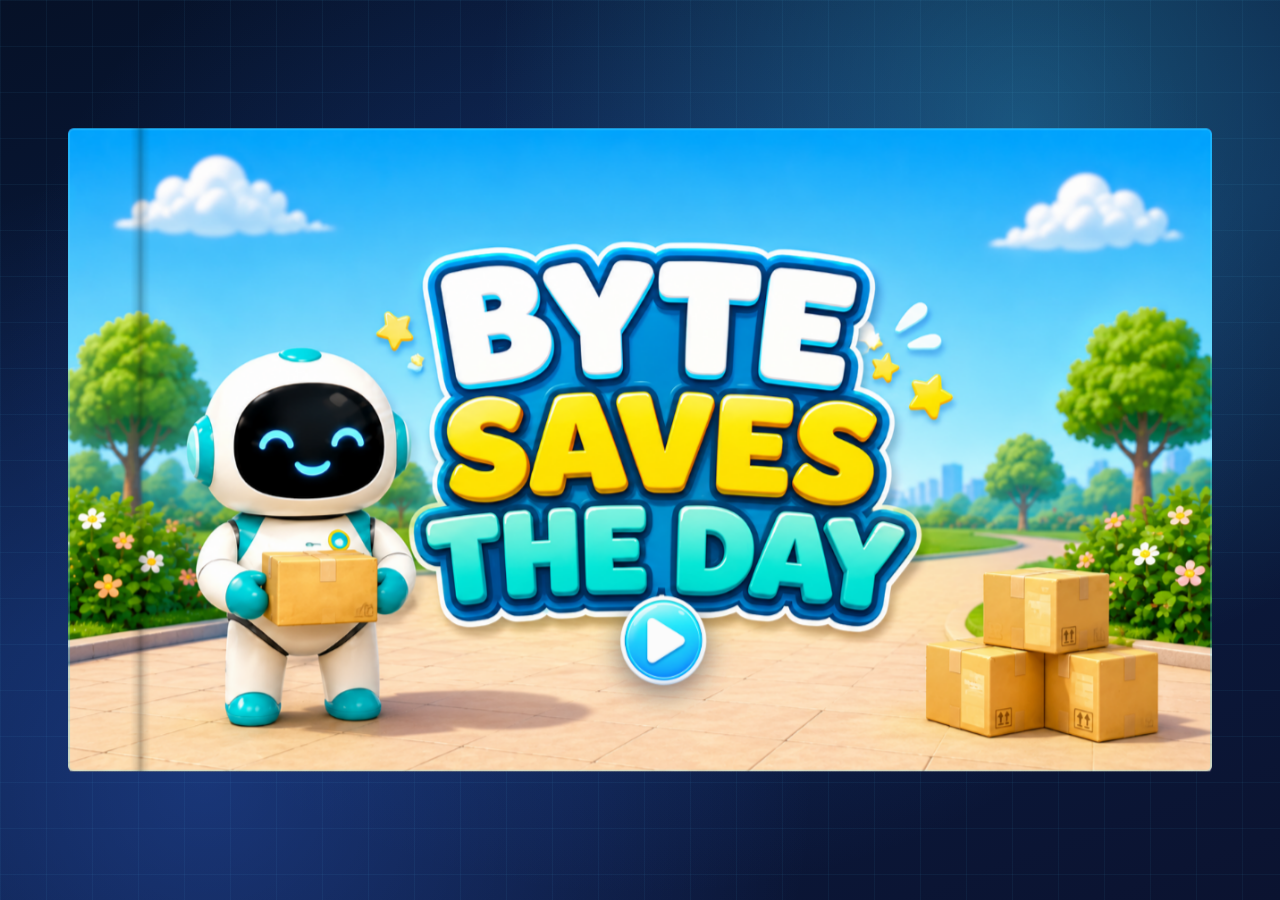
==== index.html @ f3075603 "Byte Saves the Day — futuristic-themed 3D flipbook - Sequence pages: coverpage + 1-5.mp4 + THE END -" ====
<!DOCTYPE html>
<!--
  ============================================================================
  THE STORY NIGHT  —  interactive 3D flipbook (Neel & the dragon)
  ----------------------------------------------------------------------------
  • No build step, no frameworks. Just open this file in any modern browser.
  • A real 3D hardcover book: it has thickness, a spine, sits angled and casts a
    soft shadow. Tap PLAY to open it (the cover swings on the spine), then flip.
  • Full-bleed picture-book pages: page 1 is a video, pages 2-4 are scenes with
    a speech bubble that pops in once you fully land on the page.
  • Structure is split into THREE files:
        index.html   → this markup
        styles.css   → all styling + the night theme + animations
        script.js    → the flip engine + the page content (EDIT PAGES THERE)
  ============================================================================
-->
<html lang="en">
<head>
<meta charset="UTF-8" />
<meta name="viewport" content="width=device-width, initial-scale=1, maximum-scale=1, minimum-scale=1, user-scalable=no, viewport-fit=cover" />
<title>Byte Saves the Day</title>

<!-- ── Google Fonts: Fredoka (headings + speech bubbles) + Patrick Hand & Caveat ── -->
<link rel="preconnect" href="https://fonts.googleapis.com" />
<link rel="preconnect" href="https://fonts.gstatic.com" crossorigin />
<link
  href="https://fonts.googleapis.com/css2?family=Caveat:wght@500;700&family=Fredoka:wght@500;600;700&family=Patrick+Hand&display=swap"
  rel="stylesheet"
/>

<!-- All styling lives in styles.css -->
<link rel="stylesheet" href="styles.css" />
</head>

<body>
<!-- Landscape lock: on phones/tablets (touch), the book shows only in landscape.
     In portrait the scene is hidden and this rotate prompt is shown instead. -->
<div class="rotate-notice" id="rotateNotice">
  <div class="rotate-inner">
    <div class="rotate-icon">🔄</div>
    <div class="rotate-text">Please rotate your device<br />to landscape to read</div>
  </div>
</div>
<div class="scene">
  <div class="stage">
    <!-- Fixed 1280×720 book layer. JS scales it (transform) to fit the screen. -->
    <div class="flip-scale" id="flipScale">
    <!-- INNER scale wrapper: the open motion runs here, so it composes with the
         outer responsive scale of .flip-scale. -->
    <div class="book-stage" id="bookStage">
    <!-- Outer hardcover outline — visible once the book is open -->
    <div class="book-frame"></div>
    <div class="floor-shadow"></div>

    <!-- The page-turning book mounts here (JS injects one .leaf per page).
         Sits beneath the 3D cover layer; revealed once the cover swings open.
         .page-stack = the tan fore-edge of the pages still to be turned (right). -->
    <div id="flipbook">
      <div class="page-stack" aria-hidden="true"><i></i><i></i><i></i></div>
    </div>

    <!-- Moving shadow the opening cover casts on the inside page. -->
    <div class="cover-cast"></div>

    <!-- The 3D hardcover + cover-opening animation (own perspective layer). -->
    <div class="cover-scene" id="coverScene">
    <div class="book-float" id="bookFloat">
      <div class="book-pop" id="bookPop">
        <div class="book" id="book">
          <div class="book-inner" id="bookInner">

            <!-- Open-book back cover backing -->
            <div class="book-body"></div>

            <!-- The 3D page block that gives the closed book its thickness -->
            <div class="pageblock">
              <div class="pbf pb-back"></div>
              <div class="pbf pb-left"></div>
              <div class="pbf pb-right"></div>
              <div class="pbf pb-top"></div>
              <div class="pbf pb-bottom"></div>
              <div class="pbf pb-front"></div>
            </div>

            <!-- Front hardcover (last so it stacks in front when closed). -->
            <div class="cover-holder">
            <div class="cover" id="cover">
              <div class="face front">
                <div class="cover-img"></div>
                <!-- (Ornate gold cover frame removed — the artwork is now a clean
                     full-bleed thumbnail with a futuristic play button.) -->
                <div class="back-fill"></div>
                <div class="curl"></div>
                <button class="play-btn" id="hint" type="button" aria-label="Play — open the book"></button>
              </div>
              <!-- BACK of the front cover: intentionally BLANK (plain dark board). -->
              <div class="face back"></div>
            </div>
            </div><!-- /cover-holder -->

          </div>
        </div>
      </div>
    </div>
    </div><!-- /cover-scene -->

    <!-- Flat, top-most, transparent tap zone that only OPENS the book. -->
    <div class="tap-catcher" id="tapCatcher"></div>

    <!-- (THE END is now a real final PAGE — the last leaf, built by script.js:
         a cream "paper" page with "THE END" + a Replay button. Replay closes the
         whole book, reverse of the opening swing, back to the front cover.) -->
    </div><!-- /book-stage -->
    </div><!-- /flip-scale -->
  </div>

  <!-- Progress read-out -->
  <!-- (page counter removed) -->
</div>

<!-- HOME button — top-left, shown only while reading (hidden on the cover, the
     last page and the end). Closes the book (reverse of the opening swing) back
     to the front cover. -->
<button class="home-btn" id="homeBtn" type="button" aria-label="Back to the cover">
  <svg viewBox="0 0 24 24" aria-hidden="true">
    <path d="M10 20v-6h4v6h5v-8h3L12 3 2 12h3v8z" fill="currentColor"/>
  </svg>
</button>

<!-- Flip arrows OUTSIDE the book, fixed at the viewport's bottom corners
     (bottom-left = back, bottom-right = forward). -->
<button class="corner-arrow back" id="cornerPrev" aria-label="Previous page">
  <svg viewBox="0 0 48 48" aria-hidden="true">
    <path d="M46 19 L30 5 L30 12 C20 11 11 15 6 30 L12 33 C18 24 22 24 30 24 L30 33 Z" fill="currentColor"/>
  </svg>
</button>
<button class="corner-arrow fwd" id="cornerNext" aria-label="Next page">
  <svg viewBox="0 0 48 48" aria-hidden="true">
    <path d="M46 19 L30 5 L30 12 C20 11 11 15 6 30 L12 33 C18 24 22 24 30 24 L30 33 Z" fill="currentColor"/>
  </svg>
</button>

<!-- (legacy hidden nav elements kept only so existing JS refs stay valid) -->
<button class="arrow prev" id="prev" aria-label="Previous page">‹</button>
<button class="arrow next" id="next" aria-label="Next page">›</button>

<!-- (The embedded LBD game has been removed — this is a plain 2-page flipbook.) -->

<!-- Inlined one-shot SFX (base64) for glitch-free Web Audio playback on file:// -->
<script src="sfx-data.js"></script>
<!-- All behaviour lives in script.js -->
<script src="script.js"></script>
</body>
</html>
---- styles.css ----
/* ==========================================================================
     THEME TOKENS  —  colours, fonts and (important!) animation timings.
     Tweak the timings here to make the book faster / slower / poppier.
     ========================================================================== */
  :root {
    /* Palette matched to the "Byte Saves the Day" cover: a bright, futuristic
       tech look — deep space-blue board, glowing CYAN accents, electric-blue
       page edges. (Was the warm gold "Story Night" theme.) */
    --paper:      #0f1c44;   /* page surface — deep tech blue */
    --paper-2:    #0a1330;   /* page surface (deeper variant) */
    --ink:        #10224e;   /* text — deep tech indigo */
    --cover:      #1b3f8f;   /* frame/cover base — rich electric blue */
    --cover-2:    #12285e;   /* deeper tech blue */
    --cover-3:    #0a1636;   /* deepest blue (spine) */
    --cover-edge: #050d24;   /* binding edge — near-black space blue */
    --accent:     #4aa8ff;   /* page-title sky-blue */
    --accent-2:   #35d6f0;   /* glowing CYAN (matches Byte's teal accents) */
    --tape:       rgba(90, 210, 255, 0.55);   /* cyan washi-tape */
    --page-edge:  #3f5db8;   /* page-stack edge colour (electric blue) */
    --page-back:   #2f66d6;  /* BACK of a page + the right-side page stack (bright blue) */
    --page-back-2: #163a86;  /* deeper blue for the stack edges / gradient shading */

    /* Fonts */
    --font-head: "Fredoka", system-ui, sans-serif;
    --font-hand: "Patrick Hand", "Comic Sans MS", cursive;
    --font-note: "Caveat", cursive;

    /* The book's physical thickness (depth of the page block) */
    --thick: clamp(22px, 3.4vw, 48px);

    /* -- Animation timings (edit these to taste) ------------------------------
       Page turns use a smooth in/out curve (no overshoot so paper never clips
       past 180°). The COVER open uses a springy "poppy" curve with overshoot. */
    --flip-ms:    1150ms;                                 /* page-turn duration (slow + smooth) */
    --flip-ease:  cubic-bezier(0.65, 0.00, 0.35, 1);      /* pronounced ease-in + ease-out */
    --cover-ms:   1000ms;                                 /* cover-open duration */
    --cover-ease: cubic-bezier(0.34, 1.56, 0.64, 1);      /* springy overshoot   */
  }

  * { box-sizing: border-box; -webkit-tap-highlight-color: transparent; }

  /* NO ZOOM anywhere: touch-action:none stops pinch/double-tap zoom & pan, and
     the whole UI is non-selectable so drags never select text. */
  html, body {
    height: 100%; margin: 0; overflow: hidden;
    touch-action: none; overscroll-behavior: none;
    -webkit-user-select: none; -moz-user-select: none; user-select: none;
    -webkit-text-size-adjust: 100%; text-size-adjust: 100%;
  }

  body {
    min-height: 100svh;
    display: flex; align-items: center; justify-content: center;
    font-family: var(--font-hand); color: var(--ink);
    /* Background matched to the cover: a FUTURISTIC tech backdrop — a deep
       space-blue base lit by cyan + electric-blue glows, over a faint neon grid.
       The bright cover pops in high contrast against it. */
    background:
      /* faint neon tech grid */
      linear-gradient(rgba(90,210,255,0.055) 1px, transparent 1px),
      linear-gradient(90deg, rgba(90,210,255,0.055) 1px, transparent 1px),
      /* glows */
      radial-gradient(circle at 80% 14%, rgba(60,210,255,0.30) 0, transparent 42%),   /* cyan glow */
      radial-gradient(circle at 16% 86%, rgba(60,120,255,0.30) 0, transparent 46%),   /* electric-blue glow */
      radial-gradient(ellipse at 50% 40%, rgba(40,95,190,0.34) 0, transparent 70%),   /* central lift */
      /* base gradient */
      linear-gradient(160deg, #061127 0%, #0a1d44 48%, #0b1330 100%);
    background-size: 46px 46px, 46px 46px, auto, auto, auto, auto;
    background-attachment: fixed;
  }

  /* Whole scene fades + scales in on load (entrance animation) */
  .scene {
    width: 100%; min-height: 100svh;
    display: flex; flex-direction: column;
    align-items: center; justify-content: center;
    gap: clamp(10px, 2.4vh, 24px);
    padding: clamp(8px, 2vh, 24px);
    animation: sceneIn 900ms ease both;
  }
  @keyframes sceneIn {
    from { opacity: 0; transform: translateY(18px) scale(0.96); }
    to   { opacity: 1; transform: none; }
  }

  /* ==========================================================================
     STAGE  —  responsive box that keeps the (open) book centred + scaled.
     The book is TWO pages wide when open, so we size to fit width AND height.
     ========================================================================== */
  .stage {
    position: relative; flex: 1 1 auto; width: 100%; min-height: 0;
    display: flex; align-items: center; justify-content: center;
  }

  /* The book has a FIXED internal 16:9 size (1280×720) so turn.js's flip maths
     is never distorted. We only SCALE this layer visually (transform) to fit the
     viewport — recomputed by JS on load / resize / orientationchange. */
  /* The book has a FIXED internal 16:9 size (1280×720) so turn.js's flip maths
     is never distorted. We only SCALE this layer visually (transform) to fit the
     viewport — recomputed by JS on load / resize / orientationchange. */
  .flip-scale {
    position: absolute; top: 50%; left: 50%;
    width: 1280px; height: 720px;
    transform: translate(-50%, -50%) scale(var(--book-scale, 0.5));
    transform-origin: center center;
    perspective: 2400px;                         /* depth for the 3D book */
    --pw: 1280px; --ph: 720px; --thick: 42px;   /* fixed page-block dimensions */
  }

  /* turn.js book (realistic paper curl), beneath the 3D cover until it opens. */
  #flipbook {
    position: absolute; inset: 0; width: 1280px; height: 720px; z-index: 1;
    opacity: 0; transition: opacity 260ms ease;
    /* BLUE back cover of the book — the current full page sits on top of it and
       it is revealed behind a page while that page is mid-turn. */
    background: linear-gradient(135deg, var(--cover), var(--cover-2) 55%, var(--cover-3));
    border-radius: 22px;
    perspective: 2600px;              /* 3D depth so the leaf page-turn curls in space */
  }
  #flipbook.show { opacity: 1; }

  /* The 3D hardcover + its opening animation get their OWN perspective layer,
     so the turn.js book (a sibling) is never affected by it. */
  .cover-scene {
    position: absolute; inset: 0; z-index: 3;
    /* Strong perspective so the cover reads as a real board LIFTING on its hinge
       (large values look flat, like a page sliding sideways). */
    perspective: 1500px; perspective-origin: 50% 50%;
    transition: opacity 340ms ease;
  }
  /* After opening, the cover PARKS to the left and STAYS visible as the blue
     cover page (it does not fade away). We only drop pointer-events so it can't
     block page turns. */
  .cover-scene.parked { pointer-events: none; }

  /* Outer hardcover "board" that stays visible once the book is OPEN, so you
     see the book's outer outline/edge around the turn.js pages. */
  /* The single hardcover board. It's BROADER on the RIGHT so it reads as the back
     cover the pages sit INSIDE (the tan page stack peeks in front of this edge). */
  .book-frame {
    position: absolute; inset: -16px -42px -16px -16px; z-index: 0;
    border-radius: 3px;
    background: linear-gradient(135deg, var(--cover) 0%, var(--cover-2) 55%, var(--cover-3) 100%);
    box-shadow: 0 26px 55px rgba(6,20,55,0.5), inset 0 0 0 2px rgba(90,220,255,0.22);
    opacity: 0; transition: opacity 500ms ease 150ms;
  }
  body.is-open .book-frame { opacity: 1; }

  /* Flip arrows OUTSIDE the book, fixed at the viewport's bottom corners
     (bottom-left = back, bottom-right = forward). position:fixed so they escape
     the scaled/transformed book layer and never cover the pages or their
     corners (which keeps turn.js's hover page-curl working on every corner). */
  /* Bare arrow icons — NO circle: no background fill, no box-shadow, no border,
     no rounded pill. Only the arrow glyph shows, same position/size, clickable. */
  /* Flip arrows OUTSIDE the book, fixed at the viewport's bottom corners. */
  .corner-arrow {
    position: fixed; bottom: clamp(-16px, -0.9vh, -6px); z-index: 700;  /* nudged a bit lower */
    width: clamp(52px, 6vw, 70px); height: clamp(52px, 6vw, 70px);
    border: none; background: none; color: var(--accent-2);   /* moon-gold: visible on the night bg */
    filter: drop-shadow(0 2px 7px rgba(0,0,0,0.55));           /* legible over any page */
    display: none; align-items: center; justify-content: center;
    cursor: pointer; opacity: 0;
    transition: opacity 400ms ease, transform 150ms ease;
  }
  body.is-open .corner-arrow { display: flex; opacity: 0.96; }

  /* HOME button — top-left, moon-gold like the arrows. JS toggles .show (only
     while reading; hidden on the cover, the last page and the end). */
  .home-btn {
    position: fixed; top: clamp(2px, 0.6vh, 8px); right: clamp(8px, 1.6vw, 22px); z-index: 720;
    width: clamp(40px, 4.6vw, 56px); height: clamp(40px, 4.6vw, 56px);
    border: none; background: none; color: var(--accent-2);
    filter: drop-shadow(0 2px 7px rgba(0,0,0,0.55));
    display: none; align-items: center; justify-content: center;
    cursor: pointer; opacity: 0; padding: 0;
    transition: opacity 360ms ease, transform 150ms ease;
  }
  .home-btn.show   { display: flex; opacity: 0.96; }
  .home-btn:hover  { transform: scale(1.1); }
  .home-btn:active { transform: scale(0.9); }
  .home-btn:focus, .home-btn:focus-visible { outline: none; }
  .home-btn svg { width: 92%; height: 92%; }

  /* While the viewport is actively resizing / the resolution is changing, freeze
     the page-turn transitions so the book can't appear to auto-flip (JS adds
     .is-resizing during resize and removes it ~220ms after it settles). */
  body.is-resizing .leaf,
  body.is-resizing .leaf .curl,
  body.is-resizing #flipbook,
  body.is-resizing .flip-scale { transition: none !important; animation: none !important; }
  .corner-arrow:hover  { transform: scale(1.12); }
  .corner-arrow:active { transform: scale(0.9); }
  /* No focus ring: long-press / repeated taps were leaving a white outline box
     around the arrow. (Flipping still works via keys, drag, and the arrows.) */
  .corner-arrow:focus,
  .corner-arrow:focus-visible { outline: none; box-shadow: none; }
  .corner-arrow[disabled] { opacity: 0.22; pointer-events: none; }
  .corner-arrow.back { left: clamp(12px, 2.5vw, 34px); }
  .corner-arrow.fwd  { right: clamp(12px, 2.5vw, 34px); }
  .corner-arrow svg  { width: 58%; height: 58%; }
  .corner-arrow.back svg { transform: scaleX(-1); }   /* mirror the forward arrow */

  /* ---- Page-turn hint (hand on the RIGHT side of the book) -------------------
     Guidance for HOW to turn the page: a 3D hand on the book's right edge does a
     right-to-left SWIPE, shown together with the "ghost" page-flip. JS positions
     it against the book's right side (see positionFlipHint) and toggles .show.
     Drop your art at assets/hand-nudge.png; until then an emoji hand is used. */
  .flip-hint {
    position: fixed; z-index: 720; pointer-events: none;
    width: clamp(56px, 7vw, 104px); height: auto;
    opacity: 0; visibility: hidden;
    filter: drop-shadow(0 6px 11px rgba(0,0,0,0.5));
    transition: opacity 320ms ease;
    will-change: transform;
  }
  /* emoji fallback (when the PNG isn't present yet) */
  .flip-hint--emoji {
    width: auto; font-size: clamp(46px, 6vw, 84px); line-height: 1;
    filter: drop-shadow(0 3px 6px rgba(0,0,0,0.55)) drop-shadow(0 0 10px rgba(60,210,255,0.6));
  }
  .flip-hint.show { opacity: 0.96; visibility: visible;
                    animation: flipHintSwipe 1.5s cubic-bezier(0.4,0,0.2,1) infinite; }
  /* swipe right-to-left, echoing the page-turn the ghost flip demonstrates */
  @keyframes flipHintSwipe {
    0%   { transform: translateX(18px)  rotate(9deg)  scale(1);    }
    45%  { transform: translateX(-34px) rotate(-6deg) scale(0.92); }
    72%  { transform: translateX(-34px) rotate(-6deg) scale(0.92); }
    100% { transform: translateX(18px)  rotate(9deg)  scale(1);    }
  }
  /* The RIGHT (forward) arrow blinks while the nudge is playing, to draw the eye. */
  .corner-arrow.blink { animation: arrowBlink 0.6s ease-in-out infinite; }
  @keyframes arrowBlink { 0%, 100% { opacity: 0.96; } 50% { opacity: 0.2; } }
  /* One-shot 2s blink + CYAN GLOW played ONCE when a page's video fully ends
     (a "turn the page" cue). Pulses opacity AND a neon-cyan glow around the arrow. */
  .corner-arrow.blink1 { animation: arrowBlink1 2s ease-in-out 1; }
  @keyframes arrowBlink1 {
    0%, 100% { opacity: 0.95; filter: drop-shadow(0 2px 7px rgba(0,0,0,0.55)) drop-shadow(0 0 6px  rgba(60,210,255,0.6)); }
    25%, 75% { opacity: 0.3;  filter: drop-shadow(0 2px 7px rgba(0,0,0,0.55)) drop-shadow(0 0 3px  rgba(60,210,255,0.3)); }
    50%      { opacity: 1;    filter: drop-shadow(0 2px 7px rgba(0,0,0,0.55)) drop-shadow(0 0 18px rgba(60,210,255,1)); }
  }
  @media (prefers-reduced-motion: reduce) {
    .flip-hint.show, .corner-arrow.blink, .corner-arrow.blink1 { animation: none; }
  }

  /* ==========================================================================
     THE END page  —  a real final leaf you turn to (not an overlay). Warm cream
     "paper" with a printed inner frame, "THE END" in a plum→gold gradient, and a
     gold Replay button that closes the whole book back to the front cover.
     ========================================================================== */
  .leaf .face.front.end-page {
    background:
      radial-gradient(ellipse at 50% 34%, #fffaef 0%, #f7edd6 46%, #ecdcb8 100%);
    box-shadow: inset 0 0 0 2px rgba(120,86,20,0.10),
                inset 0 0 110px rgba(150,110,40,0.18);
    display: flex; align-items: center; justify-content: center;
  }
  /* faint printed inner border, like the ruled frame on a storybook page */
  .end-page-inner {
    position: absolute; inset: clamp(20px, 4.4%, 46px);
    border: 2px solid rgba(120,86,20,0.24);
    border-radius: 3px;
    box-shadow: inset 0 0 0 4px rgba(255,255,255,0.45);
    display: flex; flex-direction: column; align-items: center; justify-content: center;
    gap: clamp(26px, 6vh, 54px);
  }
  .end-page .end-title {
    font-family: var(--font-head); font-weight: 700; letter-spacing: 5px;
    font-size: clamp(64px, 12vw, 132px); line-height: 1; white-space: nowrap;
    background: linear-gradient(135deg, #7d3ea8 0%, #b0308a 30%, #e2920c 66%, #f6b81e 100%);
    -webkit-background-clip: text; background-clip: text;
    -webkit-text-fill-color: transparent; color: transparent;
    filter: drop-shadow(0 5px 8px rgba(90,40,120,0.28));
  }
  /* Replay — a gold pill (icon + label) that reads clearly on the cream page. */
  .replay-btn {
    display: inline-flex; align-items: center; gap: 14px; cursor: pointer; border: none;
    padding: 14px 30px 14px 22px; border-radius: 999px;
    font-family: var(--font-head); font-weight: 600; letter-spacing: 0.5px;
    font-size: clamp(20px, 2.4vw, 30px); color: #3a2408;
    background: radial-gradient(circle at 34% 24%, #ffe89a 0%, #f6b81e 55%, #e2920c 100%);
    box-shadow: 0 0 0 4px rgba(255,255,255,0.7), 0 14px 26px -8px rgba(120,70,10,0.55),
                inset 0 2px 3px rgba(255,255,255,0.6), inset 0 -6px 10px rgba(150,90,10,0.4);
    transition: transform 150ms ease, filter 150ms ease;
    -webkit-tap-highlight-color: transparent;
  }
  .replay-btn:hover  { filter: brightness(1.05); transform: translateY(-1px) scale(1.03); }
  .replay-btn:active { transform: scale(0.96); }
  .replay-btn:focus, .replay-btn:focus-visible { outline: none; }
  .replay-btn svg { width: clamp(26px, 2.6vw, 34px); height: clamp(26px, 2.6vw, 34px); fill: #3a2408; }

  /* The old fixed side-arrows are replaced by the corner arrows above. */
  .arrow { display: none !important; }

  /* Soft drop shadow on the "floor" beneath the book — grows as it opens */
  .floor-shadow {
    position: absolute; left: 50%; bottom: 3%;
    width: 44%; height: 9%;
    transform: translateX(-50%);
    background: radial-gradient(ellipse at center, rgba(70,30,45,0.5), rgba(70,30,45,0) 70%);
    filter: blur(12px);
    z-index: 0; opacity: 0.75; pointer-events: none;   /* never swallow a tap */
    transition: width var(--cover-ms) var(--cover-ease),
                opacity var(--cover-ms) ease, bottom var(--cover-ms) ease;
  }
  body.is-open .floor-shadow { width: 82%; opacity: 0.9; bottom: 1%; }

  /* Flat, top-most tap surface (see markup note). No transform → reliable
     hit-testing everywhere. Transparent, but catches every tap over the book. */
  .tap-catcher {
    position: absolute; top: 0; left: 0; right: 0; bottom: 0;
    z-index: 50; cursor: default; background: transparent;   /* normal cursor; JS shows the
                        pointer ONLY over the play button (the sole CTA on the cover) */
  }

  /* .flip-scale (OUTER) = responsive fit-to-screen scale (set by JS).
     .book-stage (INNER) = a plain static wrapper. There is NO zoom / camera move
     on opening — the cover's own hinge is the whole animation. */
  .book-stage {
    position: absolute; inset: 0;
    transform-origin: center center;
  }
  /* Moving shadow the lifting cover casts onto the inside page: strong near the
     spine as the cover lifts, then sweeps outward and fades as the page is
     revealed. Sits ABOVE the turn.js page (z1) but BELOW the cover layer (z3). */
  .cover-cast {
    position: absolute; inset: 0; z-index: 2; pointer-events: none;
    border-radius: 4px 14px 14px 4px; opacity: 0;
    background: linear-gradient(90deg,
      rgba(45,22,32,0.55) 0%, rgba(45,22,32,0.28) 20%,
      rgba(45,22,32,0.10) 42%, rgba(45,22,32,0) 64%);
  }
  body.is-open .cover-cast { animation: coverCast 1800ms ease-out both; }
  @keyframes coverCast {
    0%   { opacity: 0; }
    14%  { opacity: 0.85; }
    68%  { opacity: 0.45; }
    100% { opacity: 0; }
  }

  /* .book-float = gentle idle bob while the book is closed. */
  .book-float { position: relative; width: 100%; height: 100%; z-index: 2;
                transform-style: preserve-3d; -webkit-transform-style: preserve-3d;
                animation: idleBob 4.8s ease-in-out infinite; }
  .book-float.rest { animation: none; }
  @keyframes idleBob {                          /* gentle float only — no rotation,
                                                   so the closed book stays square */
    0%, 100% { transform: translateY(0); }
    50%      { transform: translateY(-8px); }
  }
  /* .book-pop kept only as a preserve-3d pass-through (the pop now lives on
     .book-stage so it scales the WHOLE book, not just the cover). */
  .book-pop { width: 100%; height: 100%;
              transform-style: preserve-3d; -webkit-transform-style: preserve-3d; }

  .book {
    position: relative; width: 100%; height: 100%;
    transform-style: preserve-3d;
    -webkit-transform-style: preserve-3d;
    /* One-page book: it already fills the centred frame — no slide needed. */
    transition: transform var(--cover-ms) var(--cover-ease);
  }

  /* .book-inner = the 3D rendering context. When closed it is TILTED so the
     book reads as a solid angled object; opening rotates it flat to face you. */
  .book-inner {
    position: absolute; inset: 0;
    transform-style: preserve-3d;
    -webkit-transform-style: preserve-3d;
    transform: none;         /* CLOSED = perfectly SQUARE (no tilt) so the cover
                                sits flat + aligned and fully covers everything
                                behind it. The open animation is driven by the
                                cover's own hinge, not by un-tilting the book. */
    transition: transform var(--cover-ms) var(--cover-ease);
  }
  /* The tilted book rotates flat to face you, timed to flatten WITH the cover
     hinge (starts after the pop+zoom-out, ~340ms) so it's one smooth motion. */
  .book.open .book-inner {
    transform: rotateX(0deg) rotateY(0deg);
    transition: transform 640ms cubic-bezier(0.42, 0, 0.30, 1) 340ms;
  }

  /* ==========================================================================
     OPEN-BOOK BODY  —  the covers + binding revealed once the book is open.
     ========================================================================== */
  /* Depth stack (back → front), so turned pages always cover the inside cover:
       body (-12) · page-base (-8) · inside cover (-4, open) · leaves (0)        */
  .book-body {
    position: absolute; inset: -1.4% -1.2%;
    border-radius: 14px;
    background: linear-gradient(90deg, var(--cover-2), var(--cover) 8%, var(--cover) 92%, var(--cover-2));
    box-shadow: 0 10px 20px rgba(0,0,0,0.10);
    transform: translateZ(-12px);
    opacity: 0; transition: opacity var(--cover-ms) ease;
  }
  /* Keep the old pink "inside cover" backing HIDDEN on open — turn.js supplies
     the real page and .book-frame supplies the open book's outline. Fading it in
     used to flash a translucent pink panel over the page mid-transition. */
  .book.open .book-body { opacity: 0; }

  /* One paper page filling the whole book, behind the leaves (the surface the
     current single page rests on). Bound (square) on the left, rounded outside. */
  .page-base {
    position: absolute; inset: 1.4%;
    background: var(--paper); opacity: 0;
    transform: translateZ(-8px); border-radius: 2px 11px 11px 2px;
    box-shadow: inset 12px 0 22px -18px rgba(0,0,0,0.12);
    transition: opacity var(--cover-ms) ease;
  }
  .book.open .page-base { opacity: 1; transition: opacity 560ms ease 360ms; }

  /* Inside-front-cover bookplate (the left page at the very start) */
  .bookplate {
    position: absolute; inset: 0; display: flex; flex-direction: column;
    align-items: center; justify-content: center; gap: 10px; text-align: center; padding: 12%;
  }
  .bookplate .line { font-family: var(--font-note); font-size: clamp(18px, 2.8vw, 32px); color: var(--ink); }
  .bookplate .name-line { border-bottom: 3px dotted var(--accent); min-width: 62%; margin-top: 4px; }

  /* "The End" note shown on the right base once every page is turned */
  .end-note {
    position: absolute; inset: 0; display: flex; flex-direction: column;
    align-items: center; justify-content: center; gap: 8px; text-align: center;
    padding: 12%; opacity: 0; transition: opacity 400ms ease 200ms; pointer-events: none;
  }
  .book.at-end .end-note { opacity: 1; }
  .end-note .big { font-family: var(--font-head); font-weight: 700;
                   font-size: clamp(22px, 3.4vw, 46px); color: var(--cover-2); }
  .end-note .small { font-family: var(--font-note); font-size: clamp(16px, 2.4vw, 26px); }

  /* ==========================================================================
     THE 3D PAGE BLOCK  —  a real cuboid giving the closed book its thickness.
     Sits in the right half. Its side faces are edge-on (invisible) when the
     book is flat/open, and reveal the page-stack when the book is tilted/closed.
     ========================================================================== */
  .pageblock {
    position: absolute; inset: 0;
    transform-style: preserve-3d; -webkit-transform-style: preserve-3d;
    opacity: 1; transition: opacity var(--cover-ms) ease;
    --pbw: var(--pw);
    --pbh: var(--ph);
  }
  /* Thickness stays solid through the pop + zoom-out, then fades out FAST (while
     the cover still hides it) so no cream panel lingers over the revealed page. */
  .book.open .pageblock { opacity: 0; transition: opacity 200ms ease 260ms; }

  .pageblock .pbf {           /* every cuboid face is centred then rotated out */
    position: absolute; left: 50%; top: 50%;
    background: var(--page-edge);
  }
  /* Front + back: the size of a page */
  /* NOTE: every translateZ below references --book-w / --thick DIRECTLY with a
     single calc(). Do NOT wrap a custom property that is itself a calc() inside
     another calc() — some engines reject the nested expression and silently
     drop the whole transform. */
  .pageblock .pb-front {
    width: var(--pbw); height: var(--pbh);
    transform: translate(-50%, -50%) translateZ(calc(var(--thick) / 2));
    background: linear-gradient(135deg, #201b3c, #171331);   /* dark — never peeks light at the cover corners */
    border-radius: 6px;                                      /* match the cover so no corner pokes out */
  }
  .pageblock .pb-back {
    width: var(--pbw); height: var(--pbh);
    transform: translate(-50%, -50%) translateZ(calc(var(--thick) / -2)) rotateY(180deg);
    background: linear-gradient(135deg, var(--cover-2), var(--cover-3));
    border-radius: 6px 2px 2px 6px;
  }
  /* Right fore-edge + left spine: thin, tall. Striped to look like stacked pages */
  .pageblock .pb-right {
    width: var(--thick); height: var(--pbh);
    transform: translate(-50%, -50%) rotateY(90deg) translateZ(calc(var(--pw) / 2));
    background: repeating-linear-gradient(to right,
        #2a2450 0 2px, #171331 2px 3px);      /* dark page-stack edge (was cream) */
  }
  .pageblock .pb-left {   /* spine side (mostly hidden behind the book) */
    width: var(--thick); height: var(--pbh);
    transform: translate(-50%, -50%) rotateY(-90deg) translateZ(calc(var(--pw) / 2));
    background: linear-gradient(var(--cover-3), var(--cover-2), var(--cover-3));
  }
  /* Top head-edge + bottom tail-edge: thin, wide. Striped like pages */
  .pageblock .pb-top {
    width: var(--pbw); height: var(--thick);
    transform: translate(-50%, -50%) rotateX(90deg) translateZ(calc(var(--ph) / 2));
    background: repeating-linear-gradient(to right,
        #2a2450 0 2px, #171331 2px 3px);      /* dark page-stack edge (was cream) */
  }
  .pageblock .pb-bottom {
    width: var(--pbw); height: var(--thick);
    transform: translate(-50%, -50%) rotateX(-90deg) translateZ(calc(var(--ph) / 2));
    background: repeating-linear-gradient(to right,
        #2a2450 0 2px, #171331 2px 3px);      /* dark page-stack edge (was cream) */
  }

  /* ==========================================================================
     FRONT COVER (hardcover)  —  hinges on its LEFT edge (spine) and flips open.
     Built entirely from CSS: textured board, darker spine strip, rounded OUTER
     corners, a taped keepsake photo, title + a pulsing "tap to open" hint.
     ========================================================================== */
  /* Holder: static forward-Z so the cover sits just in front of the page block.
     Keeping this OFF the cover means the cover's animated transform stays a pure
     rotateY — some engines drop a transform list that mixes calc() with a
     non-zero rotateY, which would stop the cover from ever opening. */
  .cover-holder {
    position: absolute; inset: 0;
    transform-style: preserve-3d; -webkit-transform-style: preserve-3d;
    transform: translateZ(calc(var(--thick) / 2 + 2px));      /* closed: in front */
    /* NOTE: no transition here on purpose. Transitioning transform FROM a
       calc()/clamp() value fails to interpolate in some engines and reverts to
       the start value — which would keep the cover in front and hide turned
       pages. The Z simply snaps on open (masked by the page block fading out);
       the visible flip animation lives on .cover below. */
  }
  .cover {
    position: absolute; inset: 0;
    transform-origin: left center;             /* HINGE on the LEFT spine edge  */
    transform-style: preserve-3d; -webkit-transform-style: preserve-3d;
    transform: rotateY(0deg);
    cursor: pointer; will-change: transform, opacity;
  }
  /* FIX 1 — the cover HINGES open on its LEFT spine: a real 3D rotateY swing
     (0 → -180deg) under the parent's perspective, so the outer (right) edge sweeps
     a wider arc than the spine and the board reads as lifting + bending open, then
     lies flat and reveals the first page. Rotation fills ~80% of the ~1.8s; the
     last ~20% is a tiny easing settle. transform-only, will-change'd, 60fps. */
  .book.open .cover {
    animation: coverOpen 6000ms both;   /* slow, dramatic hinge-open */
  }
  @keyframes coverOpen {
    0%   { transform: rotateY(0deg);      animation-timing-function: cubic-bezier(0.22, 1, 0.36, 1); }
    84%  { transform: rotateY(-180.4deg); animation-timing-function: ease-out; }  /* reaches flat + a hair over */
    100% { transform: rotateY(-180deg); }                                          /* tiny settle back (~2-3px) */
  }
  /* HOME + REPLAY — the cover swings SHUT: the exact reverse of the opening hinge,
     closing the book back to the front cover. */
  .book.closing .cover { animation: coverClose 2000ms cubic-bezier(0.5, 0, 0.25, 1) both; }
  @keyframes coverClose {
    0%   { transform: rotateY(-180deg); }
    100% { transform: rotateY(0deg); }
  }
  /* The INSIDE (back) of the front cover must read BLANK while the cover flips shut
     (the browser paints the front face on the flipped board, so we mask it with the
     plain dark board). The outside ARTWORK is revealed only in the final stretch, as
     the cover lands flat — so the turning cover never shows the art mid-swing and
     there is no dark flash once it's closed. Synced to the coverClose timing. */
  .book.closing .cover .front .back-fill {
    animation: backfillClose 2000ms cubic-bezier(0.5, 0, 0.25, 1) both;
  }
  @keyframes backfillClose {
    0%   { opacity: 1; }
    66%  { opacity: 1; }   /* blank board while it swings */
    100% { opacity: 0; }   /* artwork revealed as it lands flat */
  }
  /* While the book is CLOSING (Home / Replay): keep the current page bright — hide
     the dark thickness block that would otherwise snap back over it — and hide the
     turned-page pile in the left margin, so the cover folds cleanly over the page
     with no dark panel and no stray "left page" poking out past the cover. */
  body.is-closing .pageblock { opacity: 0 !important; }
  body.is-closing #flipbook .leaf.flipped { visibility: hidden; }
  /* A soft highlight travelling across the cover with a shadow gathering toward
     the outer edge as it lifts — so the surface reads as a curving, light-catching
     sheet rather than a rigid rectangle. Lives on the FRONT face (visible for the
     first half of the swing). Opacity-only → stays on the GPU. */
  .cover .front .curl {
    position: absolute; inset: 0; z-index: 4; pointer-events: none; opacity: 0;
    border-radius: inherit;
    background: linear-gradient(100deg,
      rgba(255,255,255,0)    0%,
      rgba(255,255,255,0.42) 40%,      /* travelling highlight along the bend */
      rgba(255,255,255,0)    56%,
      rgba(0,0,0,0.14)       86%,      /* soft shadow / ambient occlusion at the far edge */
      rgba(0,0,0,0.24)       100%);
  }
  .book.open .cover .front .curl { animation: coverCurl 6000ms ease-in-out both; }
  @keyframes coverCurl { 0% { opacity: 0; } 40% { opacity: 1; } 76% { opacity: 0.4; } 100% { opacity: 0; } }

  .cover .face {
    position: absolute; inset: 0;
    border-radius: 6px;                         /* crisp, squared hardcover corners */
    backface-visibility: hidden; -webkit-backface-visibility: hidden;
    overflow: hidden;
  }
  /* Front of the cover (seen when the book is closed). The artwork fills it edge
     to edge — plain cover, no decorative frame. */
  .cover .front {
    /* PURPLE HARDCOVER BOARD — the bound-book cover material shown around the
       framed poster (soft sheen + darkened edges for a padded-board look). */
    background:
      radial-gradient(ellipse at 50% 38%, rgba(128,102,214,0.32) 0%, rgba(0,0,0,0) 66%),
      linear-gradient(135deg, #5b4aa8 0%, #453691 46%, #322560 100%);
    box-shadow: inset 0 0 0 2px rgba(255,255,255,0.05), inset 0 0 74px rgba(0,0,0,0.42);
    color: #fff;
    display: flex; flex-direction: column; align-items: center; justify-content: flex-end;
    padding: 7% 8%;
    text-align: center; gap: clamp(6px, 1.4vh, 14px);
  }
  /* The cover POSTER — now FULL-BLEED (edge to edge), like a clean thumbnail.
     A thin cyan rim ties it into the futuristic theme. */
  .cover .front .cover-img {
    position: absolute; inset: 0; z-index: 0; border-radius: 6px;
    background: url("assets/coverpage.png") center / cover no-repeat;
    box-shadow: inset 0 0 0 2px rgba(90,220,255,0.30);
  }
  /* The custom artwork already has its own title + characters, so hide the
     placeholder title / subtitle / taped photo — keep only the "tap to open" hint. */
  .cover .front .title,
  .cover .front .subtitle,
  .cover .front .cover-photo { display: none; }
  /* Spine binding — a soft DARK crease near the left edge where the cover folds
     by the spine, sitting over the full-bleed artwork like the fold on a real
     picture-book cover. Dark-only groove (no light highlight — a bright edge here
     was the old "white edge" complaint), kept subtle ("a little less"). */
  .cover .front::before {
    content: ""; position: absolute; top: 0; bottom: 0; left: 5.5%; width: 22px; z-index: 2;
    pointer-events: none;
    background: linear-gradient(90deg,
      rgba(0,0,0,0)     0%,
      rgba(0,0,0,0.10)  30%,
      rgba(0,0,0,0.26)  50%,     /* deepest point of the fold groove */
      rgba(0,0,0,0.10)  70%,
      rgba(0,0,0,0)    100%);
  }
  /* Once the book OPENS, the cover flips to the left and parks. Its reverse side
     must read as SOLID BLUE (theme). A blue sheet fades in over the front
     artwork the moment the cover starts opening — so the parked cover is blue
     regardless of which 3D face the browser leaves visible, and it also masks
     the play button on the flipped board. */
  .cover .front .back-fill {
    position: absolute; inset: 0; z-index: 3; border-radius: inherit; pointer-events: none;
    background: linear-gradient(135deg, var(--cover) 0%, var(--cover-2) 58%, var(--cover-3) 100%);
    box-shadow: inset 14px 0 26px -14px rgba(0,0,0,0.30);
    opacity: 0; transition: opacity 240ms ease 120ms;
  }
  .book.open .cover .front .back-fill,
  .cover-scene.parked .cover .front .back-fill { opacity: 1; }
  /* The cream page-stack fore-edge is hidden — on the dark night cover it read as a
     white line down the right edge. The book's thickness now comes only from the
     (darkened) page-block behind the cover. */
  .cover .front .fore-edge { display: none; }
  .cover .title {
    font-family: var(--font-head); font-weight: 700; line-height: 1.02;
    font-size: clamp(24px, 4.4vw, 58px);
    text-shadow: 0 3px 0 rgba(0,0,0,0.14);
  }
  .cover .subtitle {
    font-family: var(--font-note); font-size: clamp(17px, 2.8vw, 32px); opacity: 0.96;
  }
  /* A taped-on keepsake photo (a random kid avatar) — reinforces the scrapbook look */
  .cover .cover-photo {
    position: relative; background: #fff; padding: 7px 7px 12px;
    border-radius: 4px; transform: rotate(-5deg);
    box-shadow: 0 8px 18px rgba(0,0,0,0.28);
  }
  .cover .cover-photo img {
    display: block; width: clamp(64px, 12vw, 128px); height: clamp(64px, 12vw, 128px);
    object-fit: cover; border-radius: 3px; background: #eee;
  }
  .cover .cover-photo .tape {
    position: absolute; top: -11px; left: 50%; width: 60px; height: 22px;
    transform: translateX(-50%) rotate(-3deg);
    background: var(--tape); box-shadow: 0 1px 3px rgba(0,0,0,0.14);
  }
  /* Back of the cover (revealed on the left once the book is open) — SOLID blue,
     matching the cover theme. */
  .cover .back {
    transform: rotateY(180deg);
    background: linear-gradient(135deg, var(--cover) 0%, var(--cover-2) 58%, var(--cover-3) 100%);
    color: #fff;
    display: flex; flex-direction: column; align-items: center; justify-content: center;
    gap: 10px; text-align: center; padding: 10%;
    box-shadow: inset 14px 0 26px -14px rgba(0,0,0,0.30),   /* spine-side shade */
                inset 0 0 0 2px rgba(255,255,255,0.06);
  }
  .cover .back .line { font-family: var(--font-note); font-size: clamp(18px, 2.8vw, 32px); color: rgba(255,255,255,0.92); }
  .cover .back .name-line { border-bottom: 3px dotted rgba(255,255,255,0.7); min-width: 62%; margin-top: 4px; }

  /* PLAY button sitting on the cover — the supplied PNG (glossy cyan orb + ring +
     white ▶ all baked in). Placed in the LOWER-CENTRE, BELOW the title text so it
     never covers "BYTE SAVES THE DAY". Tapping it opens the book. */
  .play-btn {
    position: absolute; left: 52%; top: 80%; transform: translate(-50%, -50%);
    z-index: 2;                                 /* above the full-bleed artwork */
    width: clamp(78px, 9vw, 110px); height: clamp(83px, 9vw, 110px);  /* big + poppy */
    border: none; padding: 0; cursor: pointer;
    /* the artwork already carries the glow/ring/triangle — just drop it in */
    background: url("assets/play%20button.png") center / cover no-repeat;
    filter: drop-shadow(0 9px 16px rgba(4,14,40,0.5));
    transition: transform 120ms ease, filter 120ms ease;
    animation: playBreathe 2.4s ease-in-out infinite;   /* poppy breathing */
    -webkit-tap-highlight-color: transparent;
  }
  .play-btn:active { transform: translate(-50%, -50%) scale(0.95); filter: brightness(0.95) drop-shadow(0 6px 12px rgba(4,14,40,0.45)); }
  .play-btn:focus-visible { outline: none; }
  /* BREATHING — the button slowly grows and its cyan glow swells, then settles. */
  @keyframes playBreathe {
    0%, 100% { transform: translate(-50%, -50%) scale(1);     filter: drop-shadow(0 9px 16px rgba(4,14,40,0.5)) drop-shadow(0 0 8px  rgba(60,210,255,0.45)); }
    50%      { transform: translate(-50%, -50%) scale(1.07);  filter: drop-shadow(0 9px 16px rgba(4,14,40,0.5)) drop-shadow(0 0 24px rgba(60,210,255,0.9)); }
  }

  /* ==========================================================================
     PAGES (leaves)  —  each sheet flips on the CENTRE spine in 3D.
     Leaves live in a FLAT stacking context (#leaves) so classic z-index
     re-stacking works reliably during a turn.
     ========================================================================== */
  /* preserve-3d so each leaf's backface-visibility works (a flipped leaf shows
     its BACK, not a mirror of its front). z-index still resolves the paint order
     of these near-coplanar leaves, which is how the turning sheet stays on top. */
  #leaves { position: absolute; inset: 0; transform-style: preserve-3d; -webkit-transform-style: preserve-3d; }

  /* Each leaf is ONE full page filling the whole book, hinged on the LEFT edge
     (the spine). It has TWO faces: a FRONT (your content) and a BACK (a blank
     sheet — no content). Turning a leaf swings it left over the blue cover
     behind, revealing the next full page. One page at a time — never a two-page
     spread. */
  .leaf {
    position: absolute; inset: 0;                /* fills the whole book (one page) */
    transform-origin: left center;               /* spine = left edge */
    transform-style: preserve-3d; -webkit-transform-style: preserve-3d;
    transform: rotateY(0deg);
    transition: transform var(--flip-ms) var(--flip-ease);
    will-change: transform;
  }
  .leaf.flipped { transform: rotateY(-180deg); }

  .leaf .face {
    position: absolute; inset: 0; overflow: hidden;
    backface-visibility: hidden; -webkit-backface-visibility: hidden;
  }
  /* FRONT = the printed page (your content), bound square at the spine (left),
     gently rounded on the outer edge. */
  .leaf .face.front {
    background: linear-gradient(135deg, var(--paper), var(--paper-2));
    border-radius: 2px;
    box-shadow: inset 12px 0 26px -18px rgba(0,0,0,0.12);
  }
  /* BACK = the reverse side, seen as the page turns. Warm TAN paper (like the
     back of a real book page), mirrored so its outer (now left) edge is rounded. */
  .leaf .face.back {
    transform: rotateY(180deg);
    background: linear-gradient(135deg, var(--page-back) 0%, var(--page-back-2) 100%);
    border-radius: 2px;
    box-shadow: inset -12px 0 26px -18px rgba(0,0,0,0.30),
                inset 0 0 0 1px rgba(120,235,255,0.22);   /* cyan rim on the flipping page */
  }

  /* ---- Right-side PAGE STACK — gives the open book real thickness ------------
     Three tan sheets stacked at the fore-edge (right). They sit BEHIND the pages
     (z-index 0) and only their part beyond the current page's right edge shows,
     so it reads as the edges of the pages still to be turned. Hidden on the last
     page (nothing left to turn). Lives inside #flipbook. */
  .page-stack {
    position: absolute; top: 0; bottom: 0; right: 0; width: 0;
    z-index: 0; pointer-events: none;
  }
  /* blue page fore-edges, stacked in FRONT of the (broadened) book cover — the
     "corner where you flip"; a thin cyan rim gives them a futuristic glow. */
  .page-stack i {
    position: absolute; display: block; right: 0; width: 46px;
    background: linear-gradient(90deg, var(--page-back-2) 0%, var(--page-back) 55%, var(--page-back-2) 100%);
    border-radius: 0 2px 2px 0;
    box-shadow: 2px 0 6px rgba(3,12,40,0.5), inset -1px 0 0 rgba(120,235,255,0.35);
  }
  .page-stack i:nth-of-type(1) { right: -21px; top: 13px; bottom: 13px; filter: brightness(0.85); }  /* deepest */
  .page-stack i:nth-of-type(2) { right: -14px; top: 10px; bottom: 10px; filter: brightness(0.92); }
  .page-stack i:nth-of-type(3) { right: -7px;  top: 8px;  bottom: 8px;  }                             /* front */
  /* Fewer sheets as the end nears (JS sets data-count): 3 → 2 → 1 → 0. On the last
     page data-count="0" hides the whole stack (no pages left to turn). */
  .page-stack[data-count="0"] { display: none; }
  .page-stack[data-count="1"] i:nth-of-type(1),
  .page-stack[data-count="1"] i:nth-of-type(2) { display: none; }
  .page-stack[data-count="2"] i:nth-of-type(1) { display: none; }

  /* Moving page-curl shading: as the sheet lifts it catches a soft SHEEN of light
     and gathers SHADOW toward the spine fold + outer edge — so it reads as a
     curving sheet of paper rather than a flat card. Two layers: a bright
     highlight band + an edge-shadow gradient. Opacity-only animation on the GPU. */
  .leaf .curl {
    position: absolute; inset: 0; z-index: 5; pointer-events: none; opacity: 0;
    border-radius: inherit;
    backface-visibility: hidden; -webkit-backface-visibility: hidden;
    background:
      linear-gradient(105deg,
        rgba(255,255,255,0)    32%,
        rgba(255,255,255,0.42) 47%,       /* soft sheen catching the light */
        rgba(255,255,255,0)    58%),
      linear-gradient(90deg,
        rgba(0,0,0,0.42) 0%, rgba(0,0,0,0.14) 20%,
        rgba(0,0,0,0)    44%, rgba(0,0,0,0) 56%,
        rgba(0,0,0,0.16) 80%, rgba(0,0,0,0.42) 100%);
  }
  /* The shading ramps up as the page lifts and peaks near edge-on, then eases
     off as it lies flat again — a gentle asymmetric curve for a paper feel. */
  .leaf.flipping .curl { animation: curlShade var(--flip-ms) var(--flip-ease); }
  @keyframes curlShade {
    0%   { opacity: 0; }
    35%  { opacity: 0.9; }
    55%  { opacity: 1; }
    100% { opacity: 0; }
  }

  /* ==========================================================================
     PAGE CONTENT  —  full-bleed picture-book pages.
     Each leaf's FRONT holds ONE full 16:9 image or video that fills the page
     edge-to-edge, plus (optionally) a speech bubble that pops in once the page
     has fully settled. All sizes are in the book's fixed 1280x720 coordinate
     space (the whole book is uniformly scaled to fit the screen).
     ========================================================================== */
  /* The media (image OR video) fills the whole page; the face already clips it
     to the rounded book-page shape (overflow:hidden + border-radius). */
  .page-media {
    position: absolute; inset: 0; width: 100%; height: 100%;
    object-fit: cover; display: block; background: var(--paper);
    border-radius: inherit;
    -webkit-user-drag: none; -khtml-user-drag: none; user-drag: none;   /* no ghost-drag */
    -webkit-user-select: none; user-select: none;
    -webkit-touch-callout: none;   /* iOS: no long-press "Save Image / Copy" callout */
    pointer-events: auto;          /* keep tap-to-play on videos */
  }
  /* Content protection: the whole scene is non-selectable / non-saveable so the
     story art can't be copied via long-press, drag, or text selection. (Right-click
     "Save image / Copy" is blocked in script.js.) */
  .scene, .book-stage, #flipbook, .cover, .cover-img, .bubble, .sbub {
    -webkit-user-select: none; -moz-user-select: none; -ms-user-select: none; user-select: none;
    -webkit-user-drag: none; user-drag: none;
    -webkit-touch-callout: none;
  }

  /* ==========================================================================
     LBD GAME OVERLAY  —  the embedded Stairway Shuffle game.
     A body-level iframe (NOT inside the 3D book) so it can expand to a true
     full-screen box. JS gives it left/top/width/height matching the page for the
     pre-LBD look; adding .fullscreen makes it fill the whole viewport.
     ========================================================================== */
  .lbd-stage {
    position: fixed; left: 0; top: 0; width: 0; height: 0;
    z-index: 600;                       /* above the book (z≤5), below the corner arrows (z700) */
    overflow: hidden; border-radius: 12px;
    background: #0a0f2d;                 /* game's night backdrop shows on any letterbox edge */
    box-shadow: 0 18px 60px rgba(0,0,0,0.55);
    opacity: 0; visibility: hidden; pointer-events: none;
    transition: opacity 0.3s ease;      /* placement SNAPS; only the fade animates by default */
  }
  .lbd-stage.visible { opacity: 1; visibility: visible; pointer-events: auto; }
  /* Enable the box-morph transition ONLY while expanding to / shrinking from full
     screen — so simply LANDING on the page shows the game at page size instead of
     making it grow out of the top-left corner. JS adds .lbd-anim for the toggle. */
  .lbd-stage.lbd-anim {
    transition: left 0.4s cubic-bezier(0.4,0,0.2,1),
                top 0.4s cubic-bezier(0.4,0,0.2,1),
                width 0.4s cubic-bezier(0.4,0,0.2,1),
                height 0.4s cubic-bezier(0.4,0,0.2,1),
                border-radius 0.4s ease, opacity 0.3s ease;
  }
  /* Full screen: fill the viewport and rise above the arrows / progress chip. */
  .lbd-stage.fullscreen {
    left: 0 !important; top: 0 !important;
    width: 100vw !important;
    height: 100vh !important; height: 100dvh !important;   /* dvh where supported, vh fallback */
    border-radius: 0; z-index: 1200; box-shadow: none;
  }
  #lbdFrame {
    position: absolute; inset: 0; width: 100%; height: 100%;
    border: 0; display: block; background: #0a0f2d;
  }
  /* While the game is full screen, get the book chrome out of the way. */
  body.lbd-fullscreen .corner-arrow,
  body.lbd-fullscreen .toolbar { display: none !important; }

  /* ---- Speech bubble (SVG) --------------------------------------------------
     A white comic bubble with a black outline + purple neon glow and a tail,
     drawn as an inline SVG so position, size, angle and tail direction are fully
     controllable per page (geometry set inline from the page's `bubble` config).
     Sizes are in the book's 1280x720 space. Revealed once the page lands. */
  .sbub {
    position: absolute; z-index: 6; pointer-events: none;
    width: var(--sbw, 220px); height: calc(var(--sbw, 220px) * 0.74);
    transform: rotate(var(--sbrot, 0deg));
    transform-origin: 50% 55%;
    opacity: 0;                                   /* hidden until the page lands */
  }
  .sbub-svg { position: absolute; inset: 0; width: 100%; height: 100%; overflow: visible;
              filter: drop-shadow(0 0 6px rgba(178,84,255,0.95))
                      drop-shadow(0 0 2px rgba(214,150,255,0.9)); }
  .sbub-shape path, .sbub-shape ellipse {
    fill: #fff; stroke: #141414; stroke-width: 2.2; stroke-linejoin: round;
  }
  .sbub-text {
    position: absolute; left: 50%; top: 43%; transform: translate(-50%, -50%);
    width: 76%; text-align: center;
    font-family: var(--font-head); font-weight: 700; color: #141414;
    line-height: 1.06; font-size: 34px; text-wrap: balance;
  }
  .sbub.revealed { animation: sbubPop 480ms cubic-bezier(0.34, 1.56, 0.64, 1) both; }
  @keyframes sbubPop {
    0%   { opacity: 0; transform: rotate(var(--sbrot,0deg)) scale(0.6); }
    60%  { opacity: 1; transform: rotate(var(--sbrot,0deg)) scale(1.05); }
    100% { opacity: 1; transform: rotate(var(--sbrot,0deg)) scale(1); }
  }

  /* ---- Speech bubble --------------------------------------------------------
     The bubble artwork is a full-page (1920x1080) transparent PNG with the bubble
     drawn in one region. We CROP to just that region (measured bounding box) via
     a background-image, then place + size the crop FREELY per page by setting the
     box position (top/left/right) and its width (--w, in book-space px). This lets
     the same asset sit top-right on one page and centre-left on another.
     Geometry (position, --w, text offsets, flip) is set inline from script.js.
     ========================================================================== */
  .bubble {
    position: absolute; z-index: 6; pointer-events: none;
    width: var(--w, 320px);
    opacity: 0;                                   /* hidden until the page lands */
    transform-origin: 50% 55%;                    /* pop from around the bubble body */
  }
  .bubble .bubble-bg {
    position: absolute; inset: 0;
    background-repeat: no-repeat;
    filter: drop-shadow(0 6px 12px rgba(0,0,0,0.28));   /* lift the bubble off the art */
  }
  .bubble .bubble-bg.flip { transform: scaleX(-1); }    /* mirror → tail points the other way */
  .bubble .bubble-text {
    position: absolute; left: 50%; top: 42%;
    transform: translate(-50%, -50%);
    max-width: 68%; text-align: center;
    font-family: var(--font-head); font-weight: 700;
    color: #1b1533; line-height: 1.1;
    font-size: 44px;                              /* fixed px in book space; tuned per page */
    text-wrap: balance;
  }

  /* Crop maths per bubble (derived from the measured bounding boxes). Height is
     locked to the bubble's aspect ratio; bg-size/position show only the bbox. */
  .bubble.neel       { height: calc(var(--w) * 0.6972); }
  .bubble.neel       .bubble-bg {
    background-image: url("assets/neel dialogue box for one time..webp");
    background-size: calc(var(--w) * 2.2272) auto;
    background-position: calc(var(--w) * -0.7621) calc(var(--w) * -0.2645);
  }
  .bubble.everywhere { height: calc(var(--w) * 0.7067); }
  .bubble.everywhere .bubble-bg {
    background-image: url("assets/dialogue box for everywhere..webp");
    background-size: calc(var(--w) * 2.1501) auto;
    background-position: calc(var(--w) * -0.5756) calc(var(--w) * -0.2385);
  }

  /* Pop-in reveal: the bubble scales up from small with a springy overshoot and
     fades in — played once the page has fully settled ("for one time"). */
  .bubble.revealed { animation: bubblePop 620ms cubic-bezier(0.34, 1.56, 0.64, 1) both; }
  @keyframes bubblePop {
    0%   { opacity: 0; transform: scale(0.5)  translateY(12px); }
    60%  { opacity: 1; transform: scale(1.04) translateY(0);    }
    100% { opacity: 1; transform: scale(1)    translateY(0);    }
  }

  /* ==========================================================================
     CONTROLS  —  arrows, progress read-out, mute toggle
     ========================================================================== */
  .arrow {
    position: fixed; top: 50%; transform: translateY(-50%);
    width: clamp(42px, 6vw, 60px); height: clamp(42px, 6vw, 60px);
    border: none; border-radius: 50%; background: rgba(255,255,255,0.85);
    box-shadow: 0 6px 16px rgba(0,0,0,0.18);
    font-size: clamp(20px, 3vw, 30px); color: var(--cover-2);
    cursor: pointer; z-index: 700; display: none;
    align-items: center; justify-content: center;
    transition: transform 140ms ease, background 140ms ease, opacity 200ms ease;
  }
  .arrow:hover  { background: #fff; transform: translateY(-50%) scale(1.08); }
  .arrow:active { transform: translateY(-50%) scale(0.94); }
  .arrow:disabled { opacity: 0.3; cursor: default; }
  .arrow.prev { left: clamp(6px, 3vw, 34px); } .arrow.next { right: clamp(6px, 3vw, 34px); }
  body.is-open .arrow { display: flex; }

  /* Fixed at the bottom-centre (out of the column flow) so the book can sit dead-
     centre in the viewport instead of being pushed up by this row. */
  .toolbar { position: fixed; left: 50%; bottom: clamp(2px, 0.6vh, 8px);
             transform: translateX(-50%); z-index: 650; margin: 0;
             display: flex; align-items: center; gap: 14px;
             font-family: var(--font-head); font-weight: 500; }
  .progress { background: rgba(255,255,255,0.82); padding: 6px 16px; border-radius: 999px;
              box-shadow: 0 4px 12px rgba(0,0,0,0.1); color: var(--ink); cursor: default;
              font-size: clamp(14px, 2vw, 18px); min-width: 108px; text-align: center; }

  /* Respect users who prefer less motion */
  @media (prefers-reduced-motion: reduce) {
    .book-float { animation: none; } .scene { animation: none; } .play-btn { animation: none; }
    .book.open .cover { animation-duration: 420ms; }
    .book.open .cover .front .curl, body.is-open .cover-cast { animation-duration: 420ms; }
    :root { --flip-ms: 260ms; --cover-ms: 340ms; }
  }

  /* ==========================================================================
     LANDSCAPE LOCK  —  phones & tablets play in LANDSCAPE only. In portrait on a
     touch device we hide the game and ask the player to rotate. Desktops (fine
     pointer) are never affected, so a narrow window still shows the game.
     ========================================================================== */
  .rotate-notice { display: none; }
  @media (orientation: portrait) and (pointer: coarse) {
    .scene { display: none !important; }
    .rotate-notice {
      display: flex; position: fixed; inset: 0; z-index: 100000;
      align-items: center; justify-content: center; text-align: center; padding: 8vw;
      background:
        radial-gradient(circle at 78% 20%, rgba(180,205,255,0.28), transparent 40%),
        radial-gradient(circle at 20% 88%, rgba(125,95,208,0.30), transparent 50%),
        linear-gradient(165deg, #0a1030 0%, #131a40 46%, #241a48 100%);
    }
    .rotate-inner { max-width: 82vw; }
    .rotate-icon  { font-size: 22vw; line-height: 1; animation: rotateHint 1.8s ease-in-out infinite; }
    .rotate-text  { margin-top: 5vh; font-family: var(--font-head); font-weight: 600;
                    color: #f6e6b8; font-size: 6.2vw; line-height: 1.3; }
    @keyframes rotateHint { 0%,100% { transform: rotate(-18deg); } 50% { transform: rotate(18deg); } }
  }
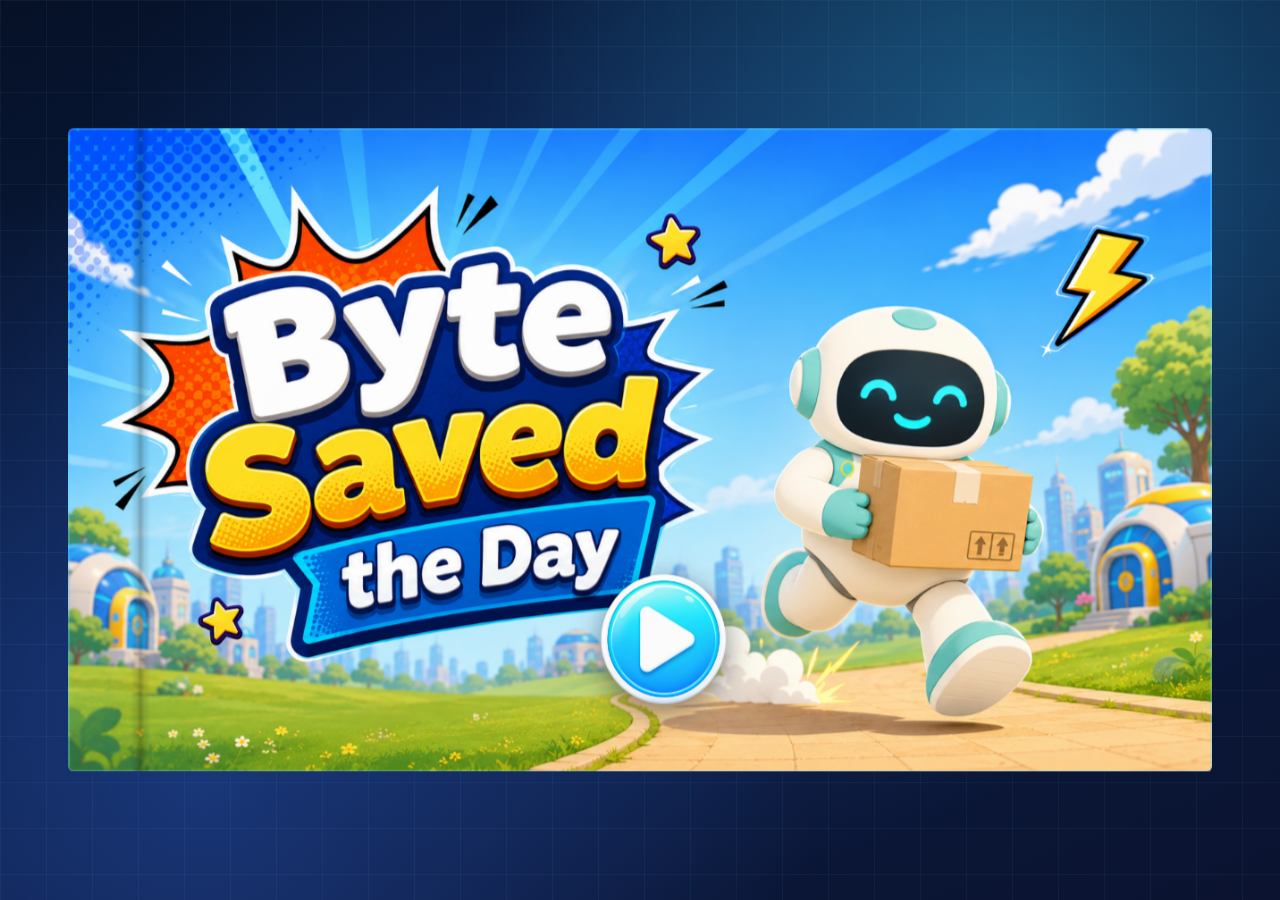
==== commit 8b8d492a: "done" ====
--- a/index.html
+++ b/index.html
@@ -144,7 +144,16 @@
 <button class="arrow prev" id="prev" aria-label="Previous page">‹</button>
 <button class="arrow next" id="next" aria-label="Next page">›</button>
 
-<!-- (The embedded LBD game has been removed — this is a plain 2-page flipbook.) -->
+<!-- EMBEDDED LBD GAME OVERLAY ("Byte's Energy Hunt").
+     A body-level element (NOT inside .scene/.flip-scale) so it can expand to a TRUE
+     full-screen box — a CSS transform on .flip-scale would otherwise trap the fixed
+     positioning and break real fullscreen. script.js sizes/positions it and toggles
+     .fullscreen; the game is loaded into #lbdFrame only when you reach its page. -->
+<div class="lbd-stage" id="lbdStage" aria-hidden="true">
+  <iframe id="lbdFrame" title="Byte's Energy Hunt — game"
+          allow="autoplay; fullscreen" allowfullscreen
+          referrerpolicy="no-referrer"></iframe>
+</div>
 
 <!-- Inlined one-shot SFX (base64) for glitch-free Web Audio playback on file:// -->
 <script src="sfx-data.js"></script>
--- a/styles.css
+++ b/styles.css
@@ -678,7 +678,7 @@
   .play-btn {
     position: absolute; left: 52%; top: 80%; transform: translate(-50%, -50%);
     z-index: 2;                                 /* above the full-bleed artwork */
-    width: clamp(78px, 9vw, 110px); height: clamp(83px, 9vw, 110px);  /* big + poppy */
+    width: clamp(112px, 13vw, 160px); height: clamp(112px, 13vw, 160px);  /* big + poppy */
     border: none; padding: 0; cursor: pointer;
     /* the artwork already carries the glow/ring/triangle — just drop it in */
     background: url("assets/play%20button.png") center / cover no-repeat;
@@ -862,6 +862,7 @@
   }
   /* While the game is full screen, get the book chrome out of the way. */
   body.lbd-fullscreen .corner-arrow,
+  body.lbd-fullscreen .home-btn,
   body.lbd-fullscreen .toolbar { display: none !important; }
 
   /* ---- Speech bubble (SVG) --------------------------------------------------
